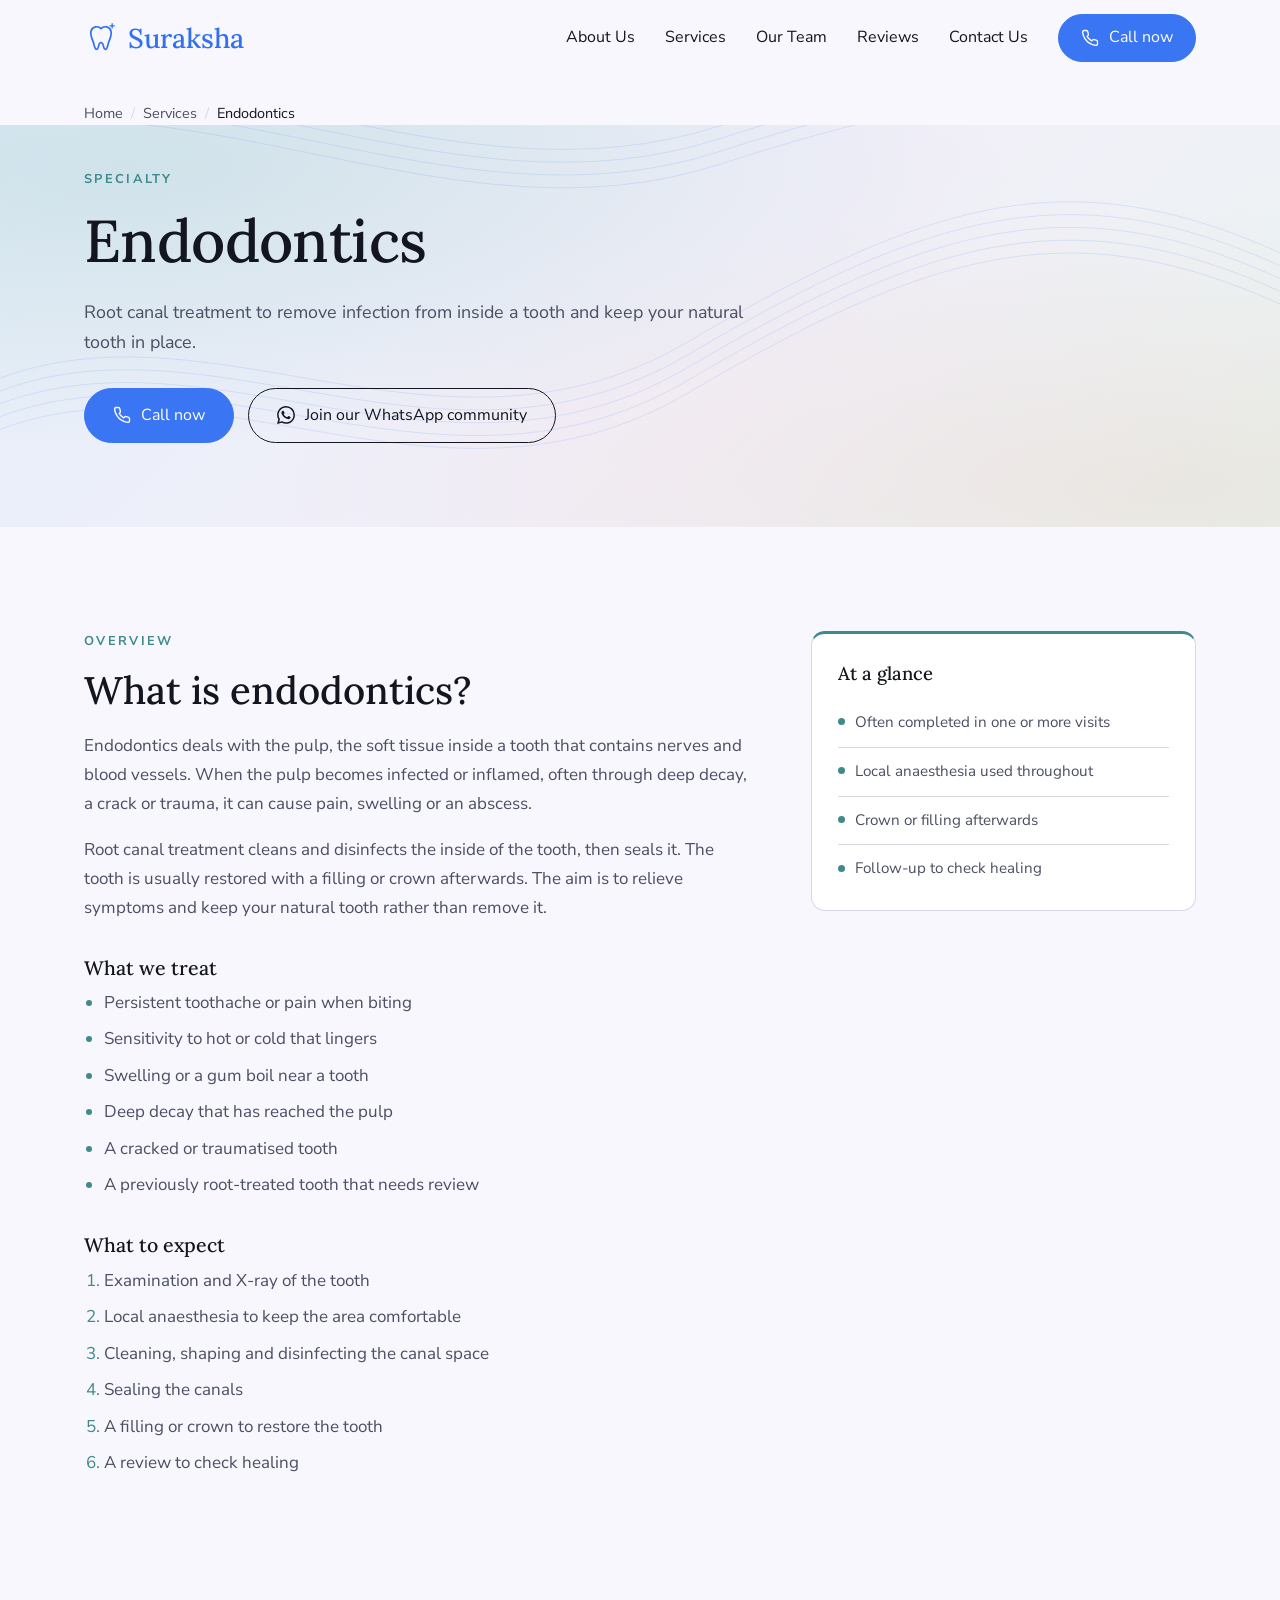
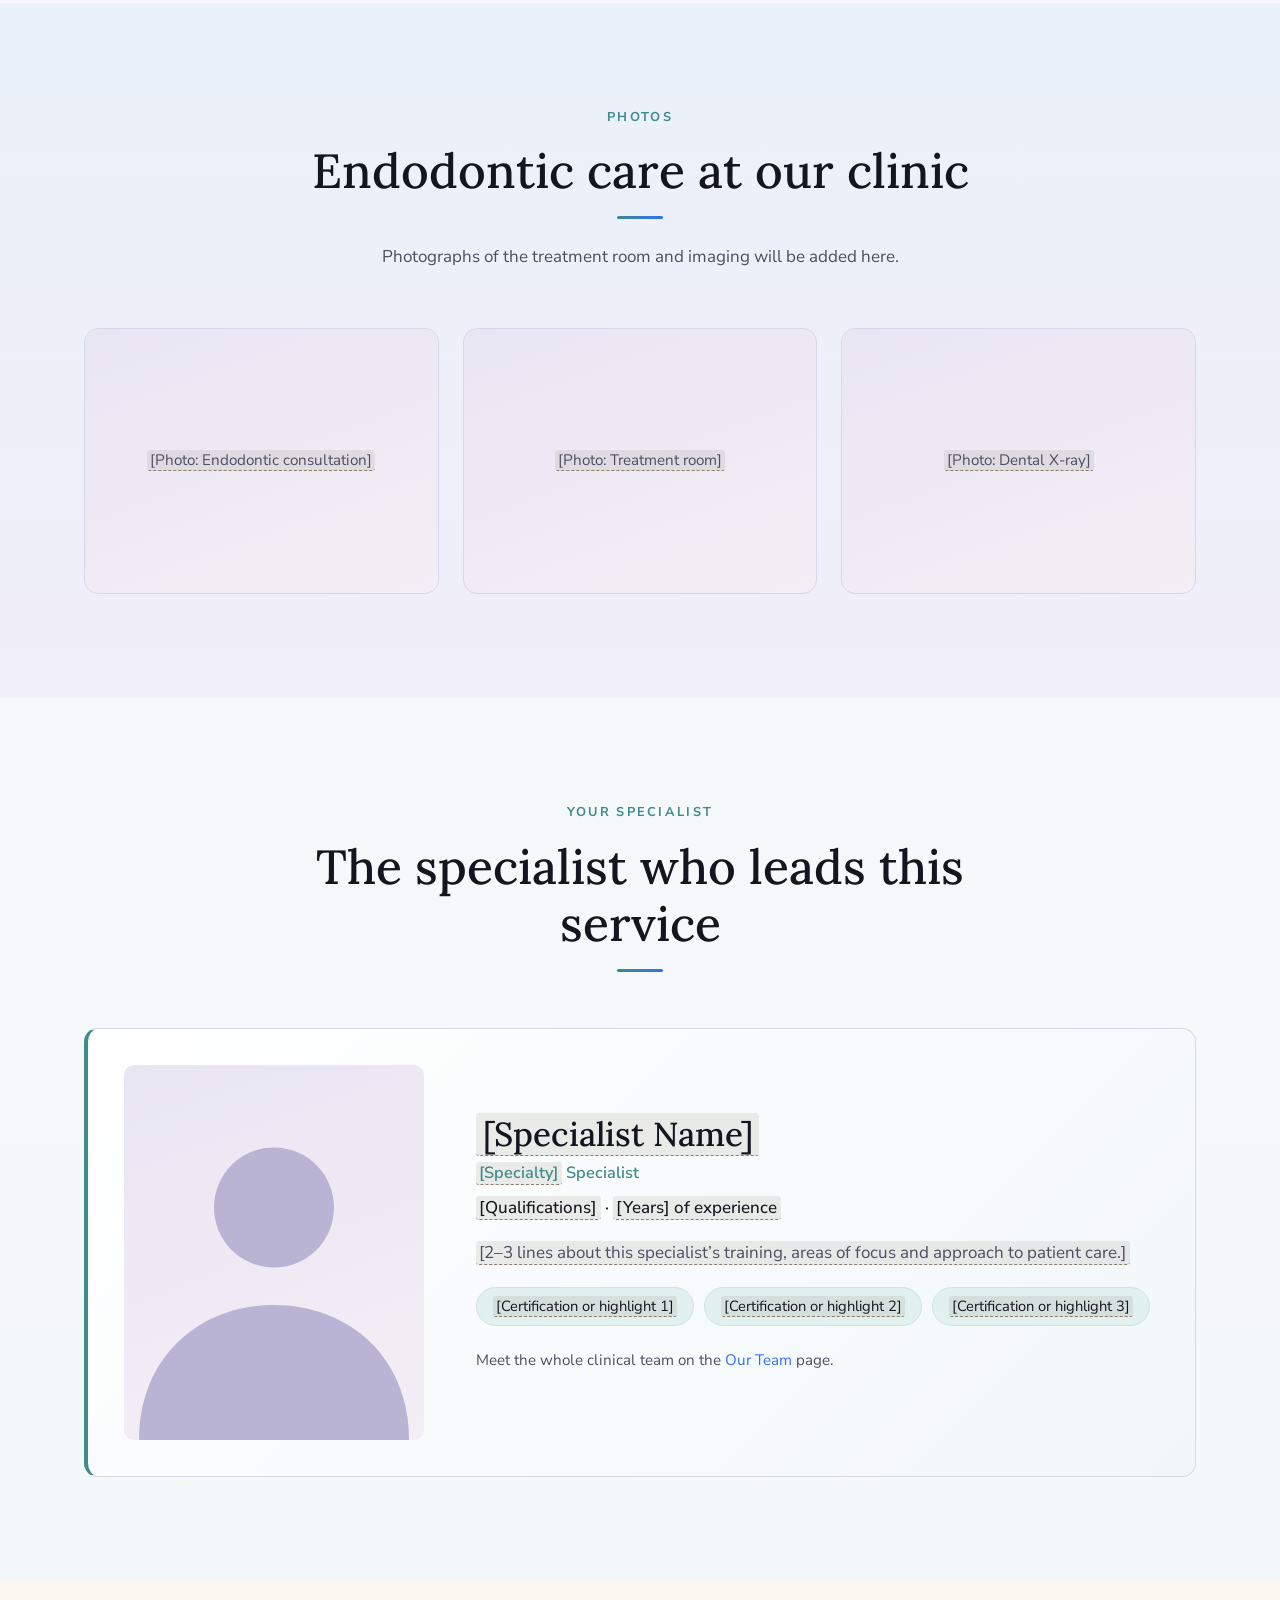
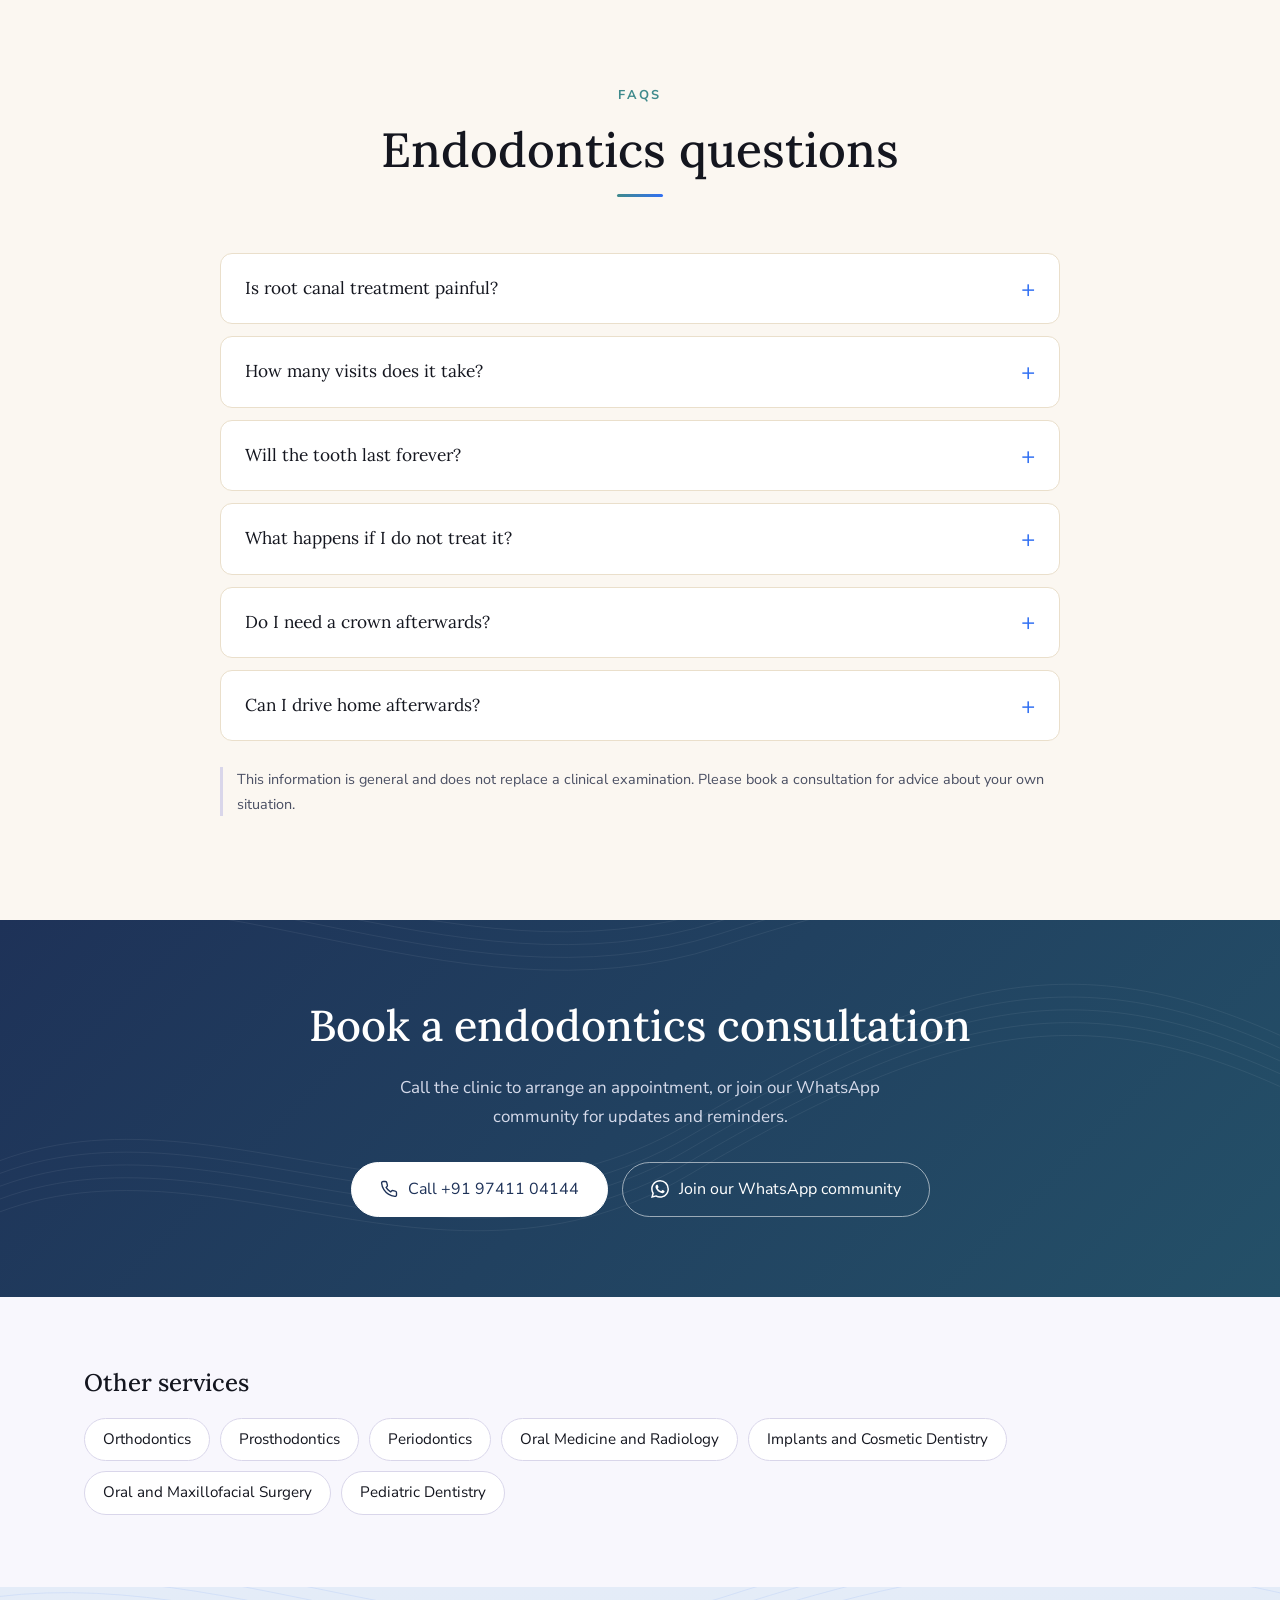
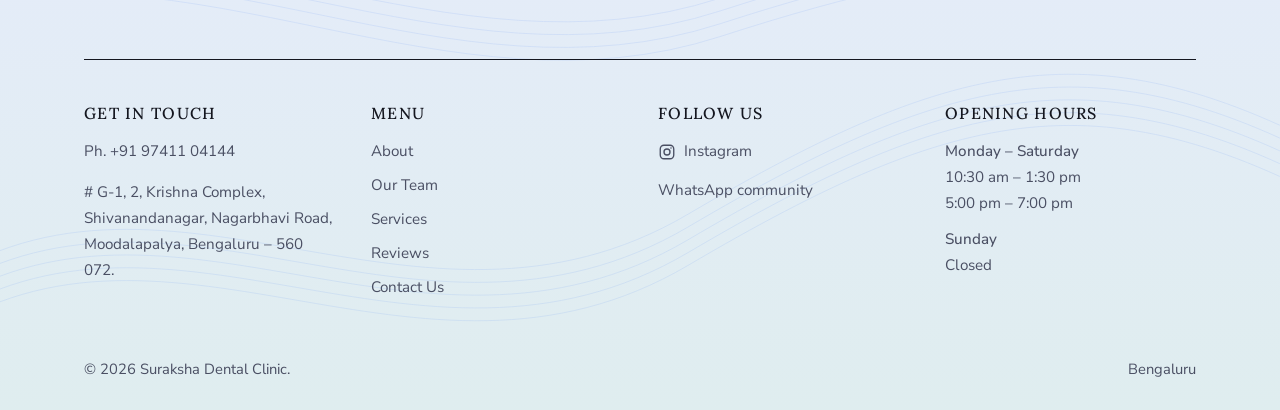
==== service-endodontics.html @ f5518cbd "Added individual pages fro services with links" ====
<!DOCTYPE html>
<html lang="en">
<head>
<meta charset="utf-8">
<meta name="viewport" content="width=device-width, initial-scale=1">
<title>Root Canal Treatment in Nagarbhavi, Bengaluru | Suraksha Dental Clinic</title>
<meta name="description" content="Root canal treatment to remove infection from inside a tooth and keep the natural tooth, at Suraksha Dental Clinic, Nagarbhavi, Bengaluru.">
<meta name="theme-color" content="#1E3A78">
<meta property="og:type" content="website">
<meta property="og:title" content="Endodontics | Suraksha Dental Clinic">
<meta property="og:description" content="Root canal treatment to remove infection from inside a tooth and keep the natural tooth.">
<meta property="og:locale" content="en_IN">

<script>document.documentElement.classList.add('js');</script>

<link rel="preconnect" href="https://fonts.googleapis.com">
<link rel="preconnect" href="https://fonts.gstatic.com" crossorigin>
<link href="https://fonts.googleapis.com/css2?family=Lora:wght@400;500;600&family=Nunito+Sans:wght@400;600;700&display=swap" rel="stylesheet">
<link rel="stylesheet" href="assets/site.css">
</head>
<body data-service="Endodontics" data-slug="endodontics" data-summary="Root canal treatment to remove infection from inside a tooth and keep the natural tooth.">

<a class="skip" href="#main">Skip to content</a>
<div class="progress" id="progress"></div>
<div id="header-slot"></div>

<main id="main">

  <div class="container">
    <nav class="crumbs" aria-label="Breadcrumb">
      <ol>
        <li><a href="index.html">Home</a></li>
        <li><a href="index.html#services">Services</a></li>
        <li><span aria-current="page">Endodontics</span></li>
      </ol>
    </nav>
  </div>

  <section class="svc-hero">
    <svg class="contour" viewBox="0 0 1600 800" preserveAspectRatio="xMidYMid slice" aria-hidden="true"><g fill="none" stroke="currentColor" stroke-width="1"><path d="M-100 520 C 200 300, 520 620, 860 420 S 1380 180, 1700 360"/><path d="M-100 536 C 200 316, 520 636, 860 436 S 1380 196, 1700 376"/><path d="M-100 552 C 200 332, 520 652, 860 452 S 1380 212, 1700 392"/><path d="M-100 568 C 200 348, 520 668, 860 468 S 1380 228, 1700 408"/><path d="M-100 584 C 200 364, 520 684, 860 484 S 1380 244, 1700 424"/><path d="M-100 120 C 240 20, 560 260, 900 150 S 1400 40, 1700 120"/><path d="M-100 136 C 240 36, 560 276, 900 166 S 1400 56, 1700 136"/><path d="M-100 152 C 240 52, 560 292, 900 182 S 1400 72, 1700 152"/><path d="M-100 168 C 240 68, 560 308, 900 198 S 1400 88, 1700 168"/></g></svg>
    <div class="container">
      <span class="eyebrow">Specialty</span>
      <h1>Endodontics</h1>
      <p class="lede">Root canal treatment to remove infection from inside a tooth and keep your natural tooth in place.</p>
      <div class="actions">
        <a class="btn btn-primary" href="tel:+919741104144"><svg viewBox="0 0 24 24" fill="none" stroke="currentColor" stroke-width="1.8" stroke-linecap="round" stroke-linejoin="round" aria-hidden="true"><path d="M22 16.92v3a2 2 0 0 1-2.18 2 19.79 19.79 0 0 1-8.63-3.07 19.5 19.5 0 0 1-6-6 19.79 19.79 0 0 1-3.07-8.67A2 2 0 0 1 4.11 2h3a2 2 0 0 1 2 1.72 12.84 12.84 0 0 0 .7 2.81 2 2 0 0 1-.45 2.11L8.09 9.91a16 16 0 0 0 6 6l1.27-1.27a2 2 0 0 1 2.11-.45 12.84 12.84 0 0 0 2.81.7A2 2 0 0 1 22 16.92z"/></svg>Call now</a>
        <a class="btn btn-outline" data-wa><svg viewBox="0 0 24 24" fill="currentColor" aria-hidden="true"><path d="M17.472 14.382c-.297-.149-1.758-.867-2.03-.967-.273-.099-.471-.148-.67.15-.197.297-.767.966-.94 1.164-.173.199-.347.223-.644.075-.297-.15-1.255-.463-2.39-1.475-.883-.788-1.48-1.761-1.653-2.059-.173-.297-.018-.458.13-.606.134-.133.298-.347.446-.52.149-.174.198-.298.298-.497.099-.198.05-.371-.025-.52-.075-.149-.669-1.612-.916-2.207-.242-.579-.487-.5-.669-.51-.173-.008-.371-.01-.57-.01-.198 0-.52.074-.792.372-.272.297-1.04 1.016-1.04 2.479 0 1.462 1.065 2.875 1.213 3.074.149.198 2.096 3.2 5.077 4.487.709.306 1.262.489 1.694.625.712.227 1.36.195 1.871.118.571-.085 1.758-.719 2.006-1.413.248-.694.248-1.289.173-1.413-.074-.124-.272-.198-.57-.347m-5.421 7.403h-.004a9.87 9.87 0 01-5.031-1.378l-.361-.214-3.741.982.998-3.648-.235-.374a9.86 9.86 0 01-1.51-5.26c.001-5.45 4.436-9.884 9.888-9.884 2.64 0 5.122 1.03 6.988 2.898a9.825 9.825 0 012.893 6.994c-.003 5.45-4.437 9.884-9.885 9.884m8.413-18.297A11.815 11.815 0 0012.05 0C5.495 0 .16 5.335.157 11.892c0 2.096.547 4.142 1.588 5.945L.057 24l6.305-1.654a11.882 11.882 0 005.683 1.448h.005c6.554 0 11.89-5.335 11.893-11.893a11.821 11.821 0 00-3.48-8.413z"/></svg>Join our WhatsApp community</a>
      </div>
    </div>
  </section>

  <section class="svc-about" id="about-service">
    <div class="container">
      <div class="grid">
        <div class="prose reveal">
          <span class="eyebrow">Overview</span>
          <h2>What is endodontics?</h2>
          <p>Endodontics deals with the pulp, the soft tissue inside a tooth that contains nerves and blood vessels. When the pulp becomes infected or inflamed, often through deep decay, a crack or trauma, it can cause pain, swelling or an abscess.</p>
        <p>Root canal treatment cleans and disinfects the inside of the tooth, then seals it. The tooth is usually restored with a filling or crown afterwards. The aim is to relieve symptoms and keep your natural tooth rather than remove it.</p>
          <h3>What we treat</h3>
          <ul>
          <li>Persistent toothache or pain when biting</li>
          <li>Sensitivity to hot or cold that lingers</li>
          <li>Swelling or a gum boil near a tooth</li>
          <li>Deep decay that has reached the pulp</li>
          <li>A cracked or traumatised tooth</li>
          <li>A previously root-treated tooth that needs review</li>
          </ul>
          <h3>What to expect</h3>
          <ol>
          <li>Examination and X-ray of the tooth</li>
          <li>Local anaesthesia to keep the area comfortable</li>
          <li>Cleaning, shaping and disinfecting the canal space</li>
          <li>Sealing the canals</li>
          <li>A filling or crown to restore the tooth</li>
          <li>A review to check healing</li>
          </ol>
        </div>
        <aside class="aside reveal" style="--i:1">
          <h3>At a glance</h3>
          <ul>
          <li>Often completed in one or more visits</li>
          <li>Local anaesthesia used throughout</li>
          <li>Crown or filling afterwards</li>
          <li>Follow-up to check healing</li>
          </ul>
        </aside>
      </div>
    </div>
  </section>

  <section class="svc-gallery" id="photos">
    <div class="container">
      <div class="sec-head center reveal"><span class="eyebrow">Photos</span><h2>Endodontic care at our clinic</h2><p>Photographs of the treatment room and imaging will be added here.</p></div>
      <div class="gal-grid">
        <div class="tile reveal" style="--i:0" role="img" aria-label="Endodontic consultation (photo to be added)"><span class="cap"><span class="ph">[Photo: Endodontic consultation]</span></span></div>
        <div class="tile reveal" style="--i:1" role="img" aria-label="Treatment room (photo to be added)"><span class="cap"><span class="ph">[Photo: Treatment room]</span></span></div>
        <div class="tile reveal" style="--i:2" role="img" aria-label="Dental X-ray (photo to be added)"><span class="cap"><span class="ph">[Photo: Dental X-ray]</span></span></div>
      </div>
    </div>
  </section>

  <section class="specialist" id="specialist">
    <div class="container">
      <div class="sec-head center reveal"><span class="eyebrow">Your Specialist</span><h2>The specialist who leads this service</h2></div>
      <article class="spec-card reveal">
        <div class="photo"><svg class="sil" viewBox="0 0 100 100" fill="currentColor" aria-hidden="true" preserveAspectRatio="xMidYMax slice"><circle cx="50" cy="38" r="16"/><path d="M14 100c0-22 16-36 36-36s36 14 36 36z"/></svg></div>
        <div>
          <h3><span class="ph">[Specialist Name]</span></h3>
          <p class="role"><span class="ph">[Specialty]</span> Specialist</p>
          <p class="quals"><span class="ph">[Qualifications]</span> &middot; <span class="ph">[Years] of experience</span></p>
          <p class="bio"><span class="ph">[2&ndash;3 lines about this specialist&rsquo;s training, areas of focus and approach to patient care.]</span></p>
          <ul class="chips">
            <li><span class="ph">[Certification or highlight 1]</span></li>
            <li><span class="ph">[Certification or highlight 2]</span></li>
            <li><span class="ph">[Certification or highlight 3]</span></li>
          </ul>
          <p class="spec-note">Meet the whole clinical team on the <a href="index.html#team">Our Team</a> page.</p>
        </div>
      </article>
    </div>
  </section>

  <section class="faq" id="faqs">
    <div class="container">
      <div class="sec-head center reveal"><span class="eyebrow">FAQs</span><h2>Endodontics questions</h2></div>
      <div class="faq-list">
        <details class="faq-item reveal" style="--i:0">
          <summary>Is root canal treatment painful?</summary>
          <div class="faq-a"><p>The tooth is numbed, so the procedure is usually comfortable. Mild tenderness for a few days afterwards is common and settles.</p></div>
        </details>
        <details class="faq-item reveal" style="--i:1">
          <summary>How many visits does it take?</summary>
          <div class="faq-a"><p>Some teeth are treated in a single visit. Infected or more complex cases may need two or more appointments.</p></div>
        </details>
        <details class="faq-item reveal" style="--i:2">
          <summary>Will the tooth last forever?</summary>
          <div class="faq-a"><p>Many root-treated teeth last for many years, especially when restored with a crown and kept clean. Success depends on the condition of the tooth and your aftercare.</p></div>
        </details>
        <details class="faq-item reveal" style="--i:0">
          <summary>What happens if I do not treat it?</summary>
          <div class="faq-a"><p>Untreated infection can worsen, form an abscess and may eventually lead to loss of the tooth.</p></div>
        </details>
        <details class="faq-item reveal" style="--i:1">
          <summary>Do I need a crown afterwards?</summary>
          <div class="faq-a"><p>Back teeth often need a crown to protect them after root canal treatment. Your dentist will advise based on how much tooth structure remains.</p></div>
        </details>
        <details class="faq-item reveal" style="--i:2">
          <summary>Can I drive home afterwards?</summary>
          <div class="faq-a"><p>Yes, normally. If sedation is used, arrange for someone to accompany you.</p></div>
        </details>
      </div>
      <p class="faq-note">This information is general and does not replace a clinical examination. Please book a consultation for advice about your own situation.</p>
    </div>
  </section>

  <section class="cta-band" id="book">
    <svg class="contour" viewBox="0 0 1600 800" preserveAspectRatio="xMidYMid slice" aria-hidden="true"><g fill="none" stroke="currentColor" stroke-width="1"><path d="M-100 520 C 200 300, 520 620, 860 420 S 1380 180, 1700 360"/><path d="M-100 536 C 200 316, 520 636, 860 436 S 1380 196, 1700 376"/><path d="M-100 552 C 200 332, 520 652, 860 452 S 1380 212, 1700 392"/><path d="M-100 568 C 200 348, 520 668, 860 468 S 1380 228, 1700 408"/><path d="M-100 584 C 200 364, 520 684, 860 484 S 1380 244, 1700 424"/><path d="M-100 120 C 240 20, 560 260, 900 150 S 1400 40, 1700 120"/><path d="M-100 136 C 240 36, 560 276, 900 166 S 1400 56, 1700 136"/><path d="M-100 152 C 240 52, 560 292, 900 182 S 1400 72, 1700 152"/><path d="M-100 168 C 240 68, 560 308, 900 198 S 1400 88, 1700 168"/></g></svg>
    <div class="container">
      <div class="reveal">
        <h2>Book a endodontics consultation</h2>
        <p>Call the clinic to arrange an appointment, or join our WhatsApp community for updates and reminders.</p>
        <div class="actions">
          <a class="btn btn-light" href="tel:+919741104144"><svg viewBox="0 0 24 24" fill="none" stroke="currentColor" stroke-width="1.8" stroke-linecap="round" stroke-linejoin="round" aria-hidden="true"><path d="M22 16.92v3a2 2 0 0 1-2.18 2 19.79 19.79 0 0 1-8.63-3.07 19.5 19.5 0 0 1-6-6 19.79 19.79 0 0 1-3.07-8.67A2 2 0 0 1 4.11 2h3a2 2 0 0 1 2 1.72 12.84 12.84 0 0 0 .7 2.81 2 2 0 0 1-.45 2.11L8.09 9.91a16 16 0 0 0 6 6l1.27-1.27a2 2 0 0 1 2.11-.45 12.84 12.84 0 0 0 2.81.7A2 2 0 0 1 22 16.92z"/></svg>Call +91 97411 04144</a>
          <a class="btn btn-ghost" data-wa><svg viewBox="0 0 24 24" fill="currentColor" aria-hidden="true"><path d="M17.472 14.382c-.297-.149-1.758-.867-2.03-.967-.273-.099-.471-.148-.67.15-.197.297-.767.966-.94 1.164-.173.199-.347.223-.644.075-.297-.15-1.255-.463-2.39-1.475-.883-.788-1.48-1.761-1.653-2.059-.173-.297-.018-.458.13-.606.134-.133.298-.347.446-.52.149-.174.198-.298.298-.497.099-.198.05-.371-.025-.52-.075-.149-.669-1.612-.916-2.207-.242-.579-.487-.5-.669-.51-.173-.008-.371-.01-.57-.01-.198 0-.52.074-.792.372-.272.297-1.04 1.016-1.04 2.479 0 1.462 1.065 2.875 1.213 3.074.149.198 2.096 3.2 5.077 4.487.709.306 1.262.489 1.694.625.712.227 1.36.195 1.871.118.571-.085 1.758-.719 2.006-1.413.248-.694.248-1.289.173-1.413-.074-.124-.272-.198-.57-.347m-5.421 7.403h-.004a9.87 9.87 0 01-5.031-1.378l-.361-.214-3.741.982.998-3.648-.235-.374a9.86 9.86 0 01-1.51-5.26c.001-5.45 4.436-9.884 9.888-9.884 2.64 0 5.122 1.03 6.988 2.898a9.825 9.825 0 012.893 6.994c-.003 5.45-4.437 9.884-9.885 9.884m8.413-18.297A11.815 11.815 0 0012.05 0C5.495 0 .16 5.335.157 11.892c0 2.096.547 4.142 1.588 5.945L.057 24l6.305-1.654a11.882 11.882 0 005.683 1.448h.005c6.554 0 11.89-5.335 11.893-11.893a11.821 11.821 0 00-3.48-8.413z"/></svg>Join our WhatsApp community</a>
        </div>
      </div>
    </div>
  </section>

  <section class="related">
    <div class="container">
      <h2>Other services</h2>
      <ul>
          <li><a href="service-orthodontics.html">Orthodontics</a></li>
          <li><a href="service-prosthodontics.html">Prosthodontics</a></li>
          <li><a href="service-periodontics.html">Periodontics</a></li>
          <li><a href="service-oral-medicine-radiology.html">Oral Medicine and Radiology</a></li>
          <li><a href="service-implants-cosmetic-dentistry.html">Implants and Cosmetic Dentistry</a></li>
          <li><a href="service-oral-maxillofacial-surgery.html">Oral and Maxillofacial Surgery</a></li>
          <li><a href="service-pediatric-dentistry.html">Pediatric Dentistry</a></li>
      </ul>
    </div>
  </section>

</main>

<div id="footer-slot"></div>

<dialog id="lb" aria-label="Service photo"><img alt=""><button type="button" aria-label="Close">&times;</button></dialog>

<script src="assets/site.js"></script>
</body>
</html>
---- assets/site.css ----
/* =====================================================================
   Suraksha Dental Clinic — shared styles for service pages
   ---------------------------------------------------------------------
   The design tokens, header, footer, buttons and reveal animations below
   mirror index.html so every page looks identical. Service-page-only
   styles start at the "SERVICE PAGE" comment.
   ===================================================================== */

:root{
  --bg:#F8F7FD; --bg-soft:#F1EFF9; --bg-deep:#E9E6F4;
  --ink:#14161F; --muted:#4A4F63; --line:#D9D6EA;
  --blue:#3170F3; --blue-dark:#3a75f3; --navy:#1E3258;
  --stone:#8A7F6B; --teal:#3F8A8C; --teal-soft:#E2F0EF; --sky-soft:#E7EFF9; --sage:#6E9E7E; --sage-soft:#E8F2EA; --gold:#C2A15B; --peach-soft:#FBEEE4; --cream:#FBF7F1; --wa:#2F6F57; --ph-bg:rgba(138,127,107,.14);
  --serif:'Lora',Georgia,'Times New Roman',serif;
  --body:'Nunito Sans','Segoe UI',system-ui,-apple-system,sans-serif;
  --radius:14px; --header-h:76px;
}
*,*::before,*::after{box-sizing:border-box}
html{scroll-behavior:smooth;-webkit-text-size-adjust:100%}
body{margin:0;background:var(--bg);color:var(--ink);font-family:var(--body);font-size:17px;line-height:1.7;overflow-x:hidden}
img,svg{max-width:100%;display:block}
a{color:inherit}
h1,h2,h3,h4{font-family:var(--serif);font-weight:500;line-height:1.2;margin:0 0 .5em;color:var(--ink)}
p{margin:0 0 1em}
.container{width:100%;max-width:1160px;margin:0 auto;padding:0 24px}
section{position:relative;padding:104px 0;scroll-margin-top:var(--header-h)}
.skip{position:absolute;left:-999px;top:8px;background:var(--blue-dark);color:#fff;padding:10px 16px;border-radius:8px;z-index:100}
.skip:focus{left:8px}
:focus-visible{outline:2px solid var(--blue);outline-offset:3px;border-radius:4px}

/* placeholders */
body:not(.no-ph) .ph{background:var(--ph-bg);border-bottom:1px dashed var(--stone);padding:0 .2em;border-radius:3px}

/* scroll progress */
.progress{position:fixed;top:0;left:0;height:3px;width:100%;background:var(--blue);transform:scaleX(0);transform-origin:left;z-index:60}

/* header */
header.site{position:sticky;top:0;z-index:50;background:rgba(248,247,253,.9);backdrop-filter:blur(10px);-webkit-backdrop-filter:blur(10px);border-bottom:1px solid transparent;transition:box-shadow .3s,border-color .3s}
header.site.scrolled{box-shadow:0 2px 18px rgba(30,50,88,.08);border-color:var(--line)}
.nav{display:flex;align-items:center;justify-content:space-between;height:var(--header-h);gap:24px}
.brand{display:flex;align-items:center;gap:10px;text-decoration:none;font-family:var(--serif);font-size:1.7rem;color:var(--blue);font-weight:500}
.brand svg,.brand img{width:34px;height:34px;flex:none}
.menu{display:flex;align-items:center;gap:30px}
.menu a{text-decoration:none;font-size:1rem;position:relative;padding:4px 0}
.menu a.btn{padding:9px 22px}
.menu a:not(.btn)::after{content:"";position:absolute;left:0;bottom:-2px;height:1px;width:100%;background:var(--blue);transform:scaleX(0);transform-origin:left;transition:transform .3s}
.menu a:not(.btn):hover::after{transform:scaleX(1)}
.menu-btn{display:none;background:none;border:1px solid var(--line);border-radius:8px;width:44px;height:44px;cursor:pointer;color:var(--ink)}
.menu-btn span,.menu-btn span::before,.menu-btn span::after{display:block;width:20px;height:2px;background:currentColor;margin:0 auto;position:relative;transition:transform .3s,background .3s}
.menu-btn span::before,.menu-btn span::after{content:"";position:absolute;left:0}
.menu-btn span::before{top:-6px}.menu-btn span::after{top:6px}

/* buttons */
.btn{display:inline-flex;align-items:center;gap:10px;font-family:var(--body);font-size:1rem;padding:13px 28px;border-radius:999px;border:1px solid var(--ink);background:transparent;color:var(--ink);text-decoration:none;cursor:pointer;transition:background .3s,color .3s,transform .3s,box-shadow .3s}
.btn svg{width:18px;height:18px;flex:none}
.btn:hover{transform:translateY(-2px);box-shadow:0 8px 20px rgba(30,50,88,.12)}
.btn-primary{background:var(--blue-dark);border-color:var(--blue-dark);color:#fff}
.btn-primary:hover{background:var(--blue)}
.btn-outline:hover{background:var(--ink);color:#fff}
.btn-small{padding:9px 20px;font-size:.95rem}
.btn-light{background:#fff;border-color:#fff;color:var(--navy)}
.btn-light:hover{background:var(--bg-soft)}
.btn-ghost{background:transparent;border-color:rgba(255,255,255,.55);color:#fff}
.btn-ghost:hover{background:#fff;border-color:#fff;color:var(--navy)}

/* section headings */
.eyebrow{display:block;font-size:.8rem;font-weight:700;letter-spacing:.18em;text-transform:uppercase;color:var(--teal);margin-bottom:14px}
.sec-head{max-width:680px;margin-bottom:56px}
.sec-head.center{margin-left:auto;margin-right:auto;text-align:center}
.sec-head h2{font-size:clamp(2rem,4vw,3rem)}
.sec-head h2::after{content:"";display:block;width:46px;height:3px;border-radius:3px;background:linear-gradient(90deg,var(--teal),var(--blue));margin-top:16px}
.sec-head.center h2::after{margin-left:auto;margin-right:auto}
.sec-head p{color:var(--muted)}

/* decorative contour */
.contour{position:absolute;inset:0;width:100%;height:100%;color:var(--blue);opacity:.16;z-index:0;pointer-events:none}
.contour g{animation:drift 28s ease-in-out infinite alternate}
@keyframes drift{from{transform:translate(-30px,6px)}to{transform:translate(30px,-8px)}}

/* footer */
footer.site{position:relative;background:linear-gradient(180deg,#E4ECF8 0%,#DFEDEF 100%);overflow:hidden;padding:72px 0 28px}
footer.site .contour{opacity:.12}
footer.site .container{position:relative;z-index:2}
.foot-grid{display:grid;grid-template-columns:repeat(4,1fr);gap:36px;border-top:1px solid var(--ink);padding-top:44px;margin-bottom:48px}
.foot-grid h4{font-family:var(--serif);font-size:1rem;letter-spacing:.08em;text-transform:uppercase;margin-bottom:16px}
.foot-grid p,.foot-grid a,.foot-grid li{font-size:.95rem;color:var(--muted)}
.foot-grid ul{list-style:none;margin:0;padding:0}
.foot-grid li{margin-bottom:8px}
.foot-grid a{text-decoration:none}
.foot-grid a:hover{color:var(--blue);text-decoration:underline}
.foot-grid .ig{display:inline-flex;align-items:center;gap:8px}
.foot-grid .ig svg{width:18px;height:18px}
.foot-bot{display:flex;justify-content:space-between;flex-wrap:wrap;gap:12px;font-size:.92rem;color:var(--muted)}

/* scroll reveal */
.js .reveal{opacity:0;transform:translateY(28px);transition:opacity .85s ease,transform .85s cubic-bezier(.2,.7,.2,1);transition-delay:calc(var(--i,0)*90ms)}
.js .reveal.in{opacity:1;transform:none}
.js .reveal.fade{transform:none}
.js .reveal.done{transition:transform .35s ease,box-shadow .35s ease,border-color .35s ease;transition-delay:0s}

/* =====================================================================
   SERVICE PAGE
   ===================================================================== */

/* breadcrumbs */
.crumbs{padding:24px 0 0;font-size:.9rem;color:var(--muted)}
.crumbs ol{list-style:none;display:flex;flex-wrap:wrap;align-items:center;gap:8px;margin:0;padding:0}
.crumbs li{display:flex;align-items:center;gap:8px}
.crumbs li+li::before{content:"/";color:var(--line)}
.crumbs a{text-decoration:none}
.crumbs a:hover{color:var(--blue);text-decoration:underline}
.crumbs [aria-current="page"]{color:var(--ink)}

/* hero */
.svc-hero{padding:44px 0 84px;background:radial-gradient(ellipse at 10% 10%,rgba(110,175,172,.20),transparent 55%),radial-gradient(ellipse at 92% 90%,rgba(232,175,150,.18),transparent 55%),linear-gradient(135deg,#E6EFFA 0%,#F2EFF9 55%,#E9F4F1 100%);overflow:hidden}
.svc-hero .container{position:relative;z-index:2}
.svc-hero h1{font-size:clamp(2.2rem,5.2vw,3.7rem);letter-spacing:-.01em;max-width:20ch;margin-bottom:.35em}
.svc-hero .lede{max-width:660px;color:var(--muted);font-size:1.12rem;margin-bottom:30px}
.svc-hero .actions{display:flex;flex-wrap:wrap;gap:14px}
.svc-hero .actions .btn{justify-content:center}

/* about / prose */
.svc-about .grid{display:grid;grid-template-columns:1.55fr .9fr;gap:64px;align-items:start}
.prose h2{font-size:clamp(1.8rem,3.2vw,2.4rem)}
.prose h3{font-size:1.22rem;margin-top:1.7em}
.prose p{color:var(--muted)}
.prose ul,.prose ol{padding-left:1.15em;margin:0 0 1.2em}
.prose li{margin-bottom:.45em;color:var(--muted)}
.prose li::marker{color:var(--teal)}
.aside{background:#fff;border:1px solid var(--line);border-top:3px solid var(--teal);border-radius:var(--radius);padding:28px 26px;position:sticky;top:calc(var(--header-h) + 24px)}
.aside h3{font-size:1.15rem;margin-bottom:.8em}
.aside ul{list-style:none;margin:0;padding:0}
.aside li{padding:11px 0;border-bottom:1px solid var(--line);font-size:.95rem;color:var(--muted);display:flex;gap:10px;align-items:flex-start}
.aside li:last-child{border-bottom:0;padding-bottom:0}
.aside li::before{content:"";flex:none;width:7px;height:7px;border-radius:50%;background:var(--teal);margin-top:.55em}

/* gallery */
.svc-gallery{background:linear-gradient(180deg,#EAF1FA 0%,#F1EFF9 100%)}
.gal-grid{display:grid;grid-template-columns:repeat(3,1fr);gap:24px}
.tile{position:relative;aspect-ratio:4/3;border-radius:var(--radius);overflow:hidden;border:1px solid var(--line);background:linear-gradient(160deg,#E9E6F4,#F4EEF5);padding:0;cursor:default;display:flex;align-items:center;justify-content:center;font:inherit;color:var(--muted)}
.tile img{position:absolute;inset:0;width:100%;height:100%;object-fit:cover;transition:transform .8s cubic-bezier(.2,.7,.2,1)}
.tile.has-img{cursor:zoom-in}
.tile.has-img:hover img{transform:scale(1.05)}
.tile .cap{position:relative;padding:0 16px;text-align:center;font-size:.95rem}
dialog#lb{border:0;padding:0;background:transparent;max-width:92vw;max-height:92vh}
dialog#lb::backdrop{background:rgba(20,22,31,.82)}
dialog#lb img{max-width:92vw;max-height:88vh;border-radius:10px}
dialog#lb button{position:absolute;top:-6px;right:-6px;width:40px;height:40px;border-radius:50%;border:0;background:#fff;font-size:1.4rem;cursor:pointer;line-height:1}

/* specialist */
.specialist{background:linear-gradient(180deg,#F6F9FC 0%,#F3F8F8 100%)}
.spec-card{display:grid;grid-template-columns:300px 1fr;gap:52px;align-items:center;background:linear-gradient(135deg,#fff 0%,#F1F7F9 100%);border:1px solid var(--line);border-left:4px solid var(--teal);border-radius:var(--radius);padding:36px;transition:box-shadow .4s}
.spec-card:hover{box-shadow:0 18px 44px rgba(30,50,88,.09)}
.photo{position:relative;background:linear-gradient(160deg,#E9E6F4,#F4EEF5);overflow:hidden}
.photo img{width:100%;height:100%;object-fit:cover}
.photo .sil{width:100%;height:100%;color:#B9B4D3}
.spec-card .photo{aspect-ratio:4/5;border-radius:10px}
.spec-card h3{font-size:clamp(1.6rem,2.6vw,2.1rem);margin-bottom:.15em}
.spec-card .role{color:var(--teal);font-weight:600;font-size:1.02rem;margin-bottom:6px}
.spec-card .quals{font-weight:500;margin-bottom:16px}
.spec-card .bio{color:var(--muted)}
.chips{list-style:none;margin:20px 0 0;padding:0;display:flex;flex-wrap:wrap;gap:10px}
.chips li{border:1px solid #CDE4E2;border-radius:999px;padding:6px 16px;font-size:.92rem;background:var(--teal-soft)}
.spec-note{margin-top:22px;font-size:.95rem;color:var(--muted)}
.spec-note a{color:var(--blue);text-decoration:none}
.spec-note a:hover{text-decoration:underline}

/* faq */
.faq{background:var(--cream)}
.faq-list{max-width:840px;margin:0 auto}
.faq-item{background:#fff;border:1px solid #EADFCB;border-radius:12px;margin-bottom:12px;overflow:hidden}
.faq-item summary{cursor:pointer;padding:20px 24px;font-family:var(--serif);font-size:1.08rem;list-style:none;display:flex;justify-content:space-between;align-items:center;gap:18px}
.faq-item summary::-webkit-details-marker{display:none}
.faq-item summary::after{content:"+";font-family:var(--body);font-size:1.5rem;line-height:1;color:var(--blue);flex:none}
.faq-item[open] summary::after{content:"\2013"}
.faq-item[open] summary{border-bottom:1px solid var(--line)}
.faq-a{padding:18px 24px 22px;color:var(--muted);font-size:.98rem}
.faq-a p:last-child{margin:0}
.faq-note{max-width:840px;margin:26px auto 0;font-size:.9rem;color:var(--muted);border-left:3px solid var(--line);padding-left:14px}

/* cta band */
.cta-band{padding:0;background:linear-gradient(135deg,#1E3258 0%,#245068 100%);color:#fff;overflow:hidden}
.cta-band .container{position:relative;z-index:2;padding-top:80px;padding-bottom:80px;text-align:center}
.cta-band h2{color:#fff;font-size:clamp(1.9rem,4vw,2.7rem)}
.cta-band p{color:#D5DAEA;max-width:560px;margin:0 auto 30px}
.cta-band .actions{display:flex;flex-wrap:wrap;gap:14px;justify-content:center}
.cta-band .contour{color:#fff;opacity:.08}

/* related services */
.related{padding:72px 0}
.related h2{font-size:1.5rem;margin-bottom:20px}
.related ul{list-style:none;display:flex;flex-wrap:wrap;gap:10px;margin:0;padding:0}
.related a{display:inline-block;border:1px solid var(--line);border-radius:999px;padding:8px 18px;text-decoration:none;font-size:.95rem;background:#fff;transition:border-color .3s,color .3s,transform .3s}
.related a:hover{border-color:var(--blue);color:var(--blue);transform:translateY(-2px)}

@media (max-width:1000px){
  .svc-about .grid{grid-template-columns:1fr;gap:36px}
  .aside{position:static}
  .spec-card{grid-template-columns:240px 1fr;gap:32px;padding:28px}
  .gal-grid{grid-template-columns:repeat(2,1fr)}
  .foot-grid{grid-template-columns:repeat(2,1fr)}
}
@media (max-width:820px){
  .menu-btn{display:block}
  .menu{position:absolute;top:var(--header-h);left:0;right:0;background:var(--bg);border-bottom:1px solid var(--line);flex-direction:column;align-items:flex-start;gap:0;padding:8px 24px 22px;display:none;box-shadow:0 14px 24px rgba(30,50,88,.08)}
  .menu.open{display:flex}
  .menu a{padding:14px 0;width:100%;border-bottom:1px solid var(--line)}
  .menu a.btn{margin-top:16px;width:auto;border:1px solid var(--blue-dark);justify-content:center}
  .menu a:not(.btn)::after{display:none}
}
@media (max-width:700px){
  body{font-size:16px}
  section{padding:68px 0}
  .container{padding:0 20px}
  .svc-hero{padding:32px 0 64px}
  .svc-hero .actions .btn{width:100%}
  .spec-card{grid-template-columns:1fr;text-align:center}
  .spec-card .photo{max-width:240px;margin:0 auto}
  .chips{justify-content:center}
  .gal-grid,.foot-grid{grid-template-columns:1fr}
  .brand{font-size:1.45rem}
}
@media (prefers-reduced-motion:reduce){
  html{scroll-behavior:auto}
  *,*::before,*::after{animation:none!important;transition:none!important}
  .js .reveal{opacity:1!important;transform:none!important}
}
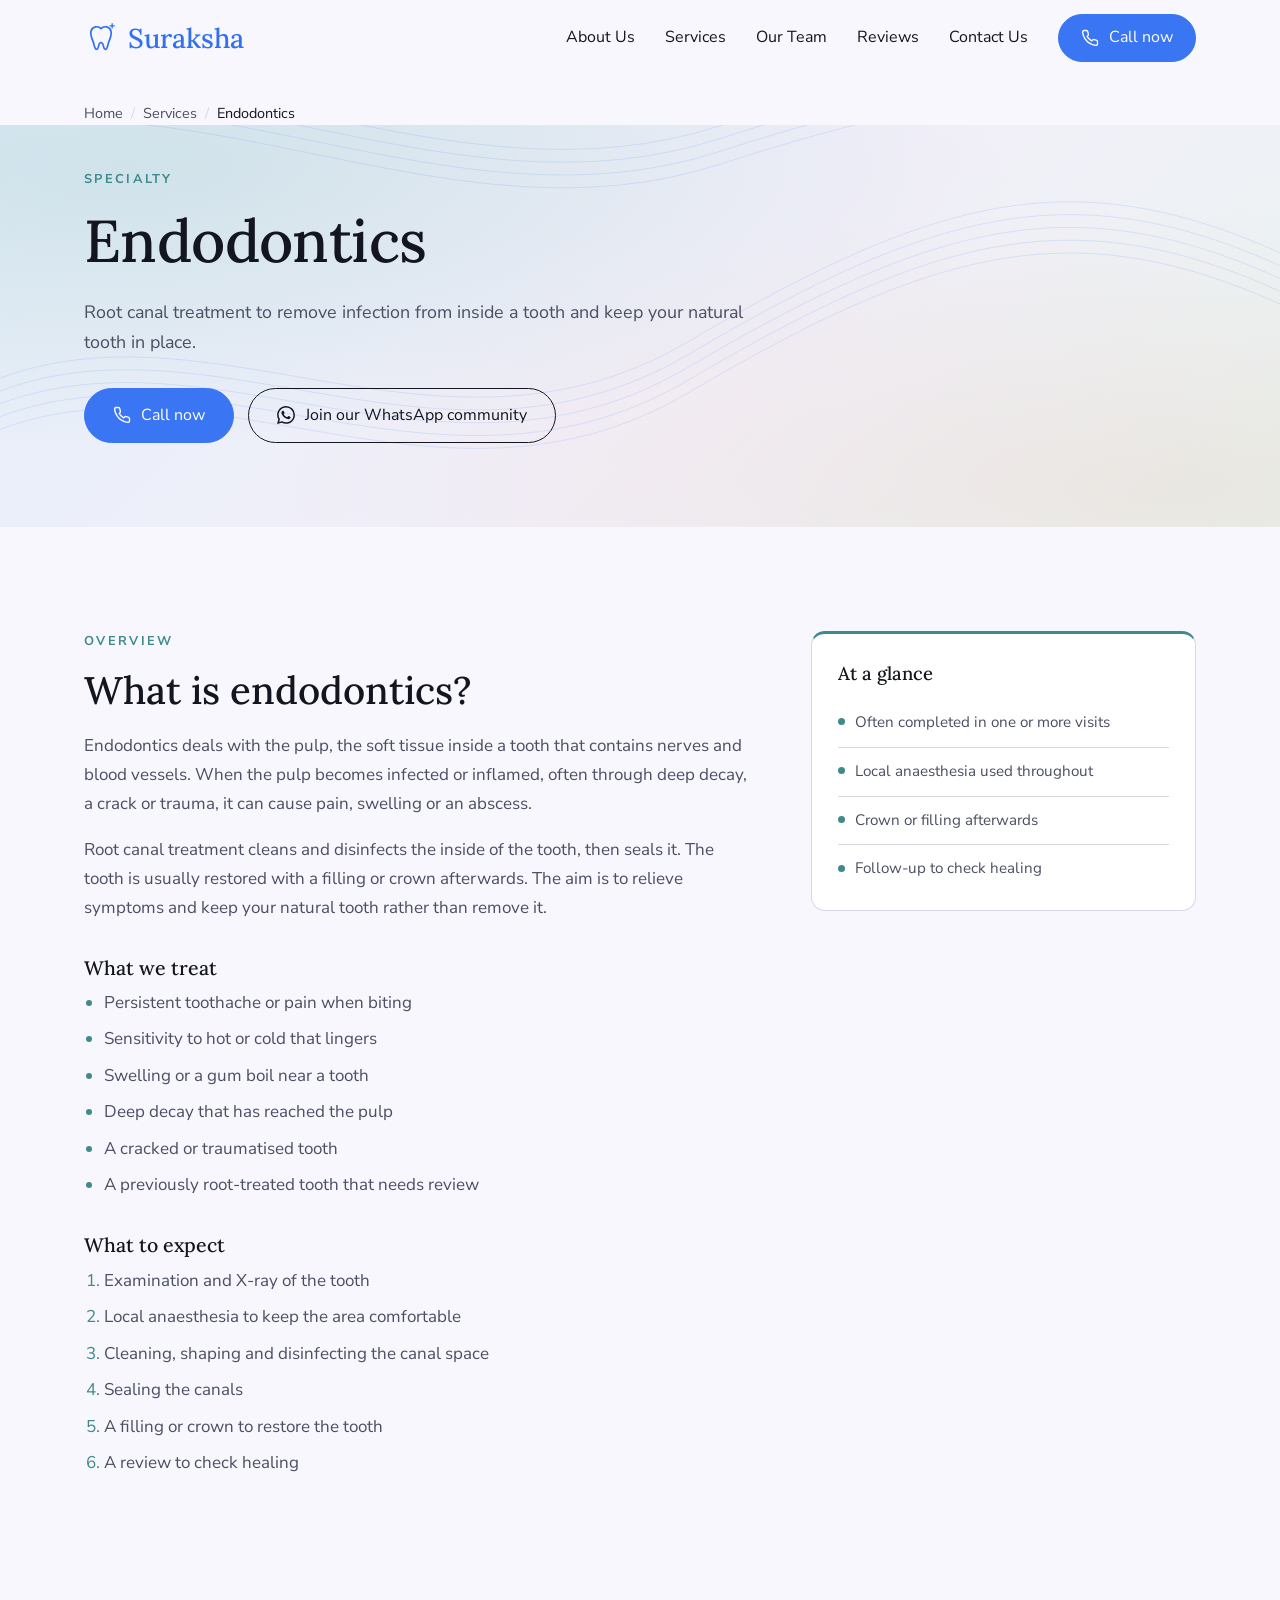
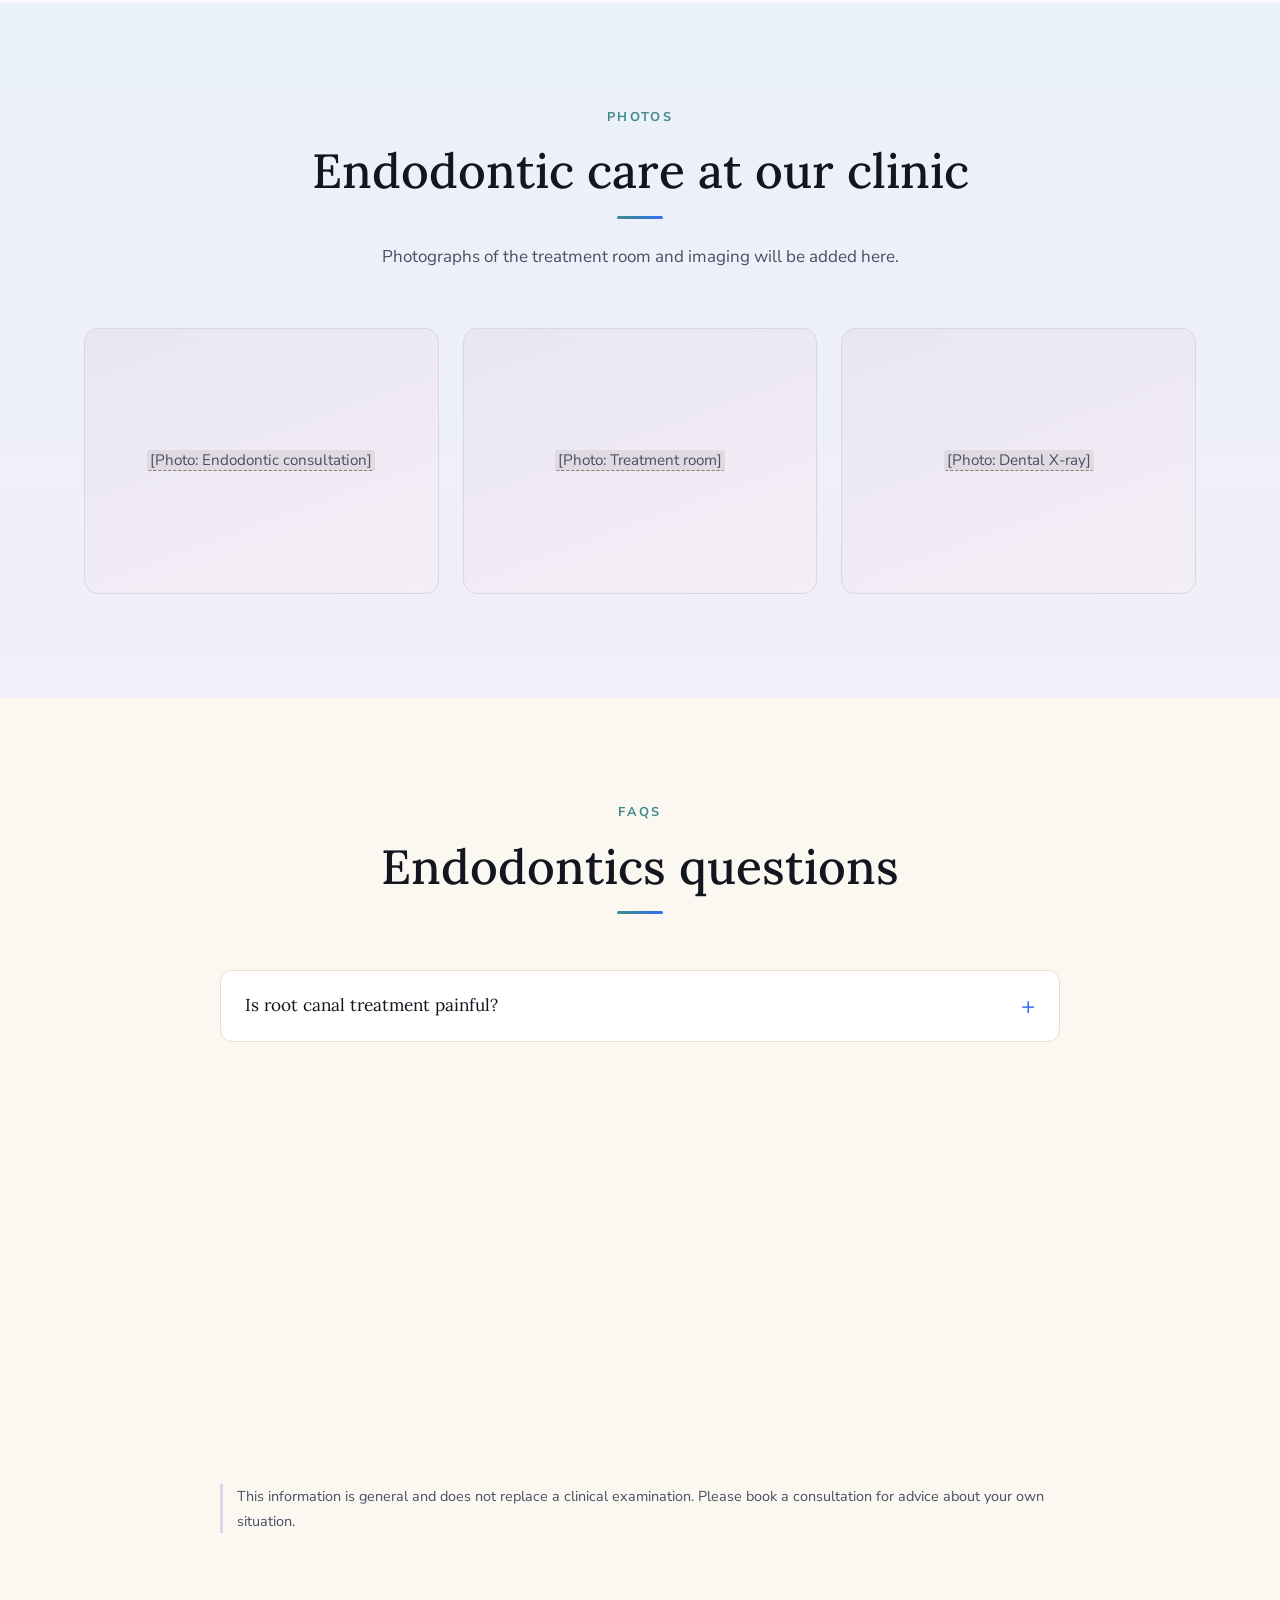
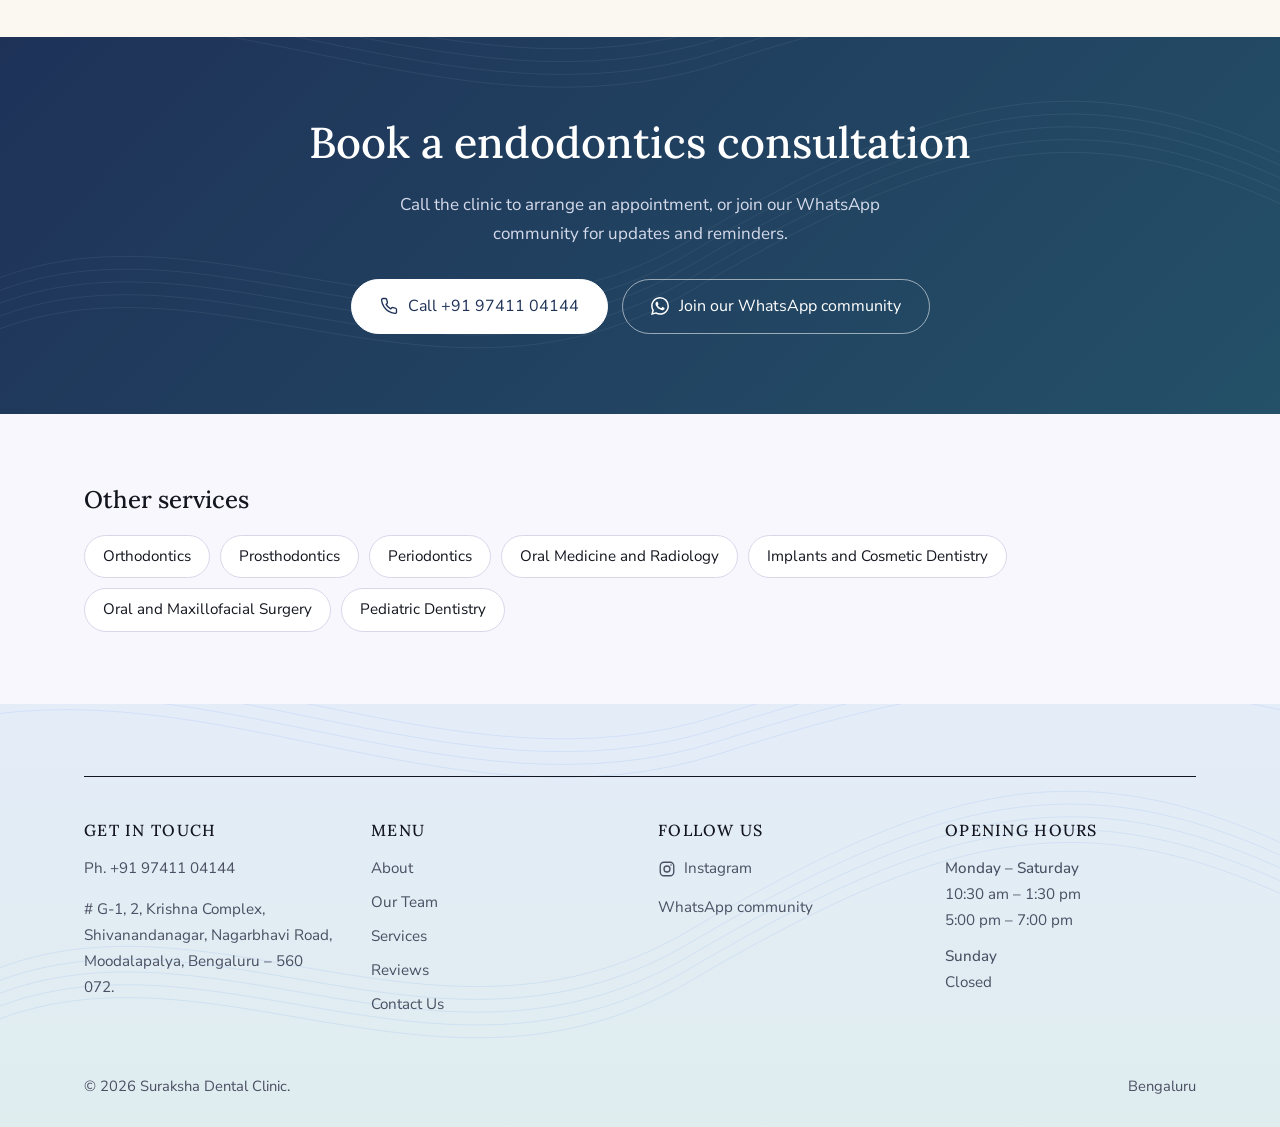
==== commit 7abb535e: "Removed the 'your specialist' section from service pages" ====
--- a/service-endodontics.html
+++ b/service-endodontics.html
@@ -100,27 +100,6 @@
     </div>
   </section>
 
-  <section class="specialist" id="specialist">
-    <div class="container">
-      <div class="sec-head center reveal"><span class="eyebrow">Your Specialist</span><h2>The specialist who leads this service</h2></div>
-      <article class="spec-card reveal">
-        <div class="photo"><svg class="sil" viewBox="0 0 100 100" fill="currentColor" aria-hidden="true" preserveAspectRatio="xMidYMax slice"><circle cx="50" cy="38" r="16"/><path d="M14 100c0-22 16-36 36-36s36 14 36 36z"/></svg></div>
-        <div>
-          <h3><span class="ph">[Specialist Name]</span></h3>
-          <p class="role"><span class="ph">[Specialty]</span> Specialist</p>
-          <p class="quals"><span class="ph">[Qualifications]</span> &middot; <span class="ph">[Years] of experience</span></p>
-          <p class="bio"><span class="ph">[2&ndash;3 lines about this specialist&rsquo;s training, areas of focus and approach to patient care.]</span></p>
-          <ul class="chips">
-            <li><span class="ph">[Certification or highlight 1]</span></li>
-            <li><span class="ph">[Certification or highlight 2]</span></li>
-            <li><span class="ph">[Certification or highlight 3]</span></li>
-          </ul>
-          <p class="spec-note">Meet the whole clinical team on the <a href="index.html#team">Our Team</a> page.</p>
-        </div>
-      </article>
-    </div>
-  </section>
-
   <section class="faq" id="faqs">
     <div class="container">
       <div class="sec-head center reveal"><span class="eyebrow">FAQs</span><h2>Endodontics questions</h2></div>
--- a/assets/site.css
+++ b/assets/site.css
@@ -101,6 +101,16 @@
 /* =====================================================================
    SERVICE PAGE
    ===================================================================== */
+
+/* service cards (used on index.html and shared) */
+.svc{--c:var(--blue);display:grid;grid-template-columns:48px 1fr;gap:6px 18px;padding:26px 26px 24px;background:#fff;border:1px solid var(--line);border-top:3px solid var(--c);border-radius:var(--radius);transition:transform .35s,box-shadow .35s,scale .35s;text-decoration:none;color:inherit;will-change:transform}
+.svc:nth-child(4n+2){--c:var(--teal)}.svc:nth-child(4n+3){--c:var(--gold)}.svc:nth-child(4n+4){--c:var(--sage)}
+.svc:hover{transform:translateY(-6px) scale(1.02);box-shadow:0 18px 38px rgba(30,50,88,.14)}
+.svc:focus-visible{transform:translateY(-6px) scale(1.02);box-shadow:0 18px 38px rgba(30,50,88,.14);outline:2px solid var(--blue);outline-offset:3px}
+.svc .n{display:flex;align-items:center;justify-content:center;width:42px;height:42px;border-radius:50%;background:color-mix(in srgb,var(--c) 14%,#fff);color:var(--c);font-family:var(--serif);font-weight:600;font-size:1rem}
+.svc h3{font-size:1.3rem;margin-bottom:.25em}
+.svc p{margin:0;color:var(--muted);font-size:.98rem}
+a.svc{cursor:pointer}
 
 /* breadcrumbs */
 .crumbs{padding:24px 0 0;font-size:.9rem;color:var(--muted)}
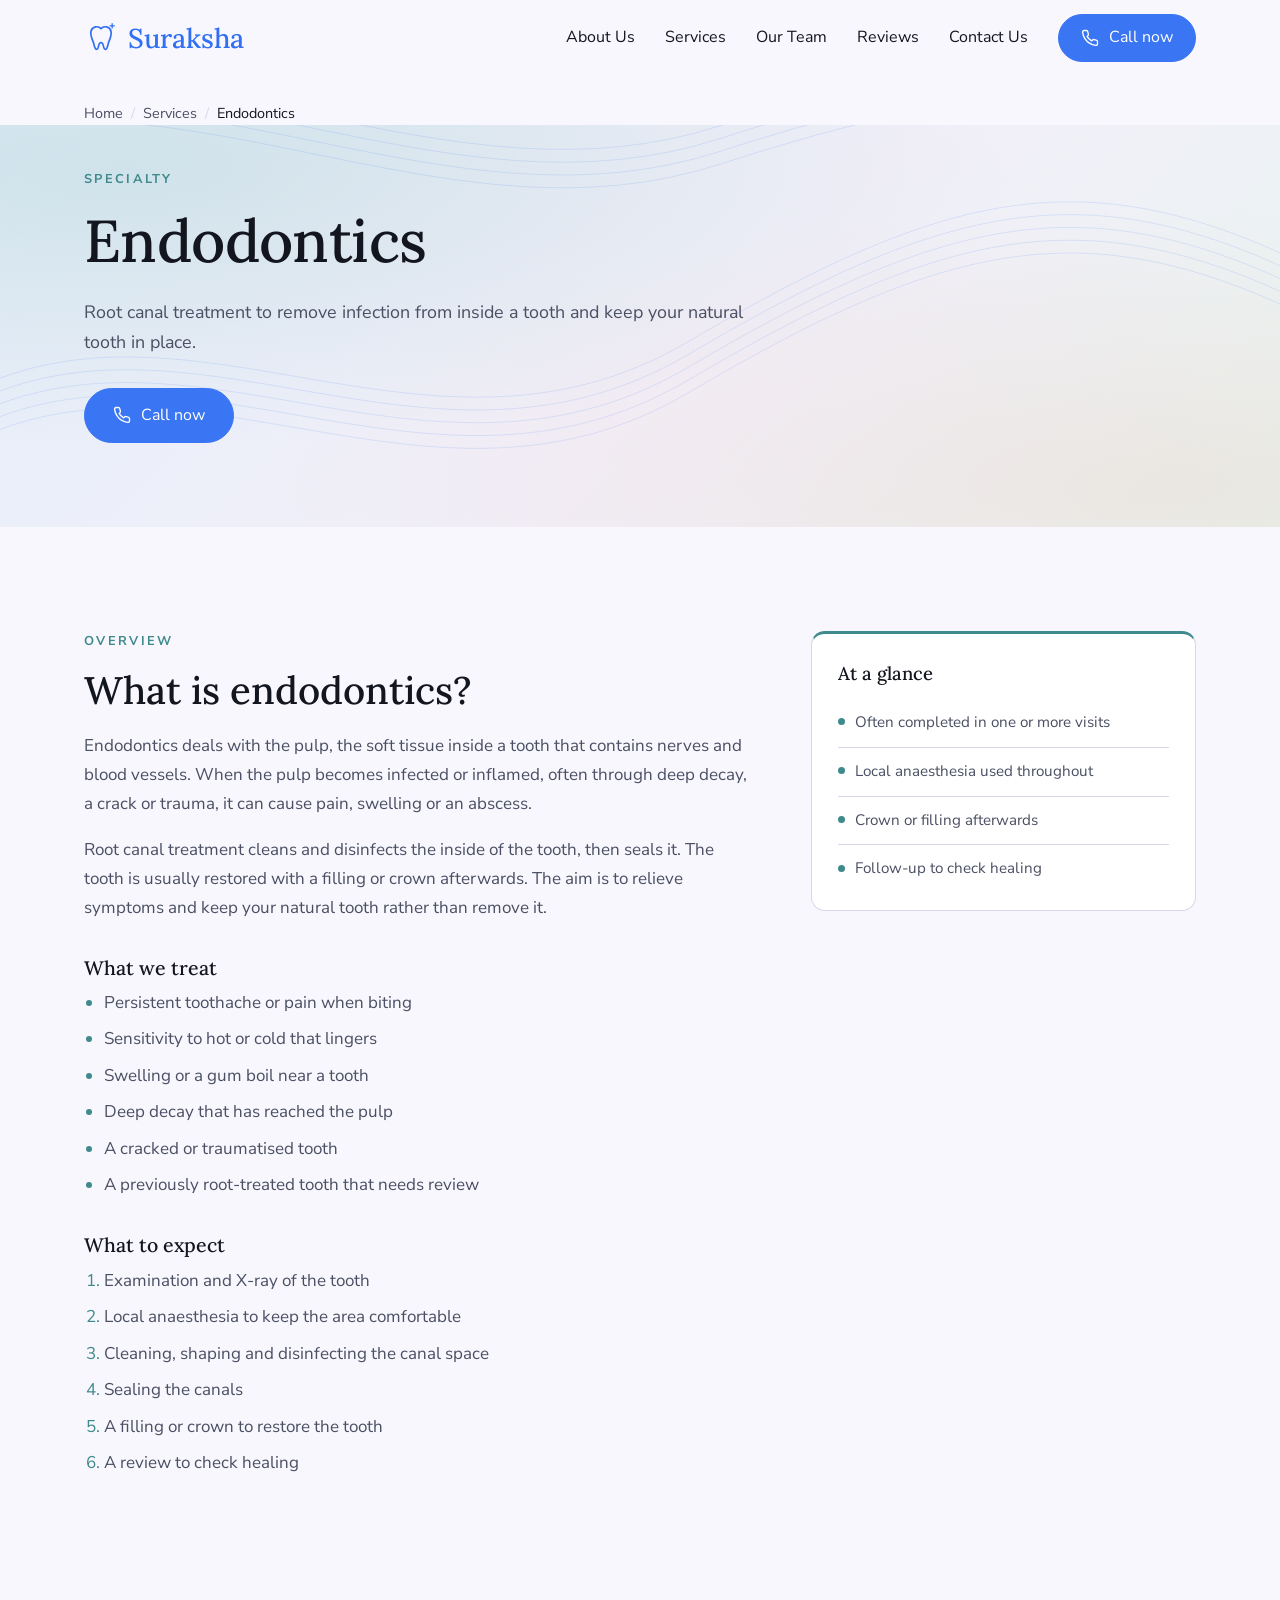
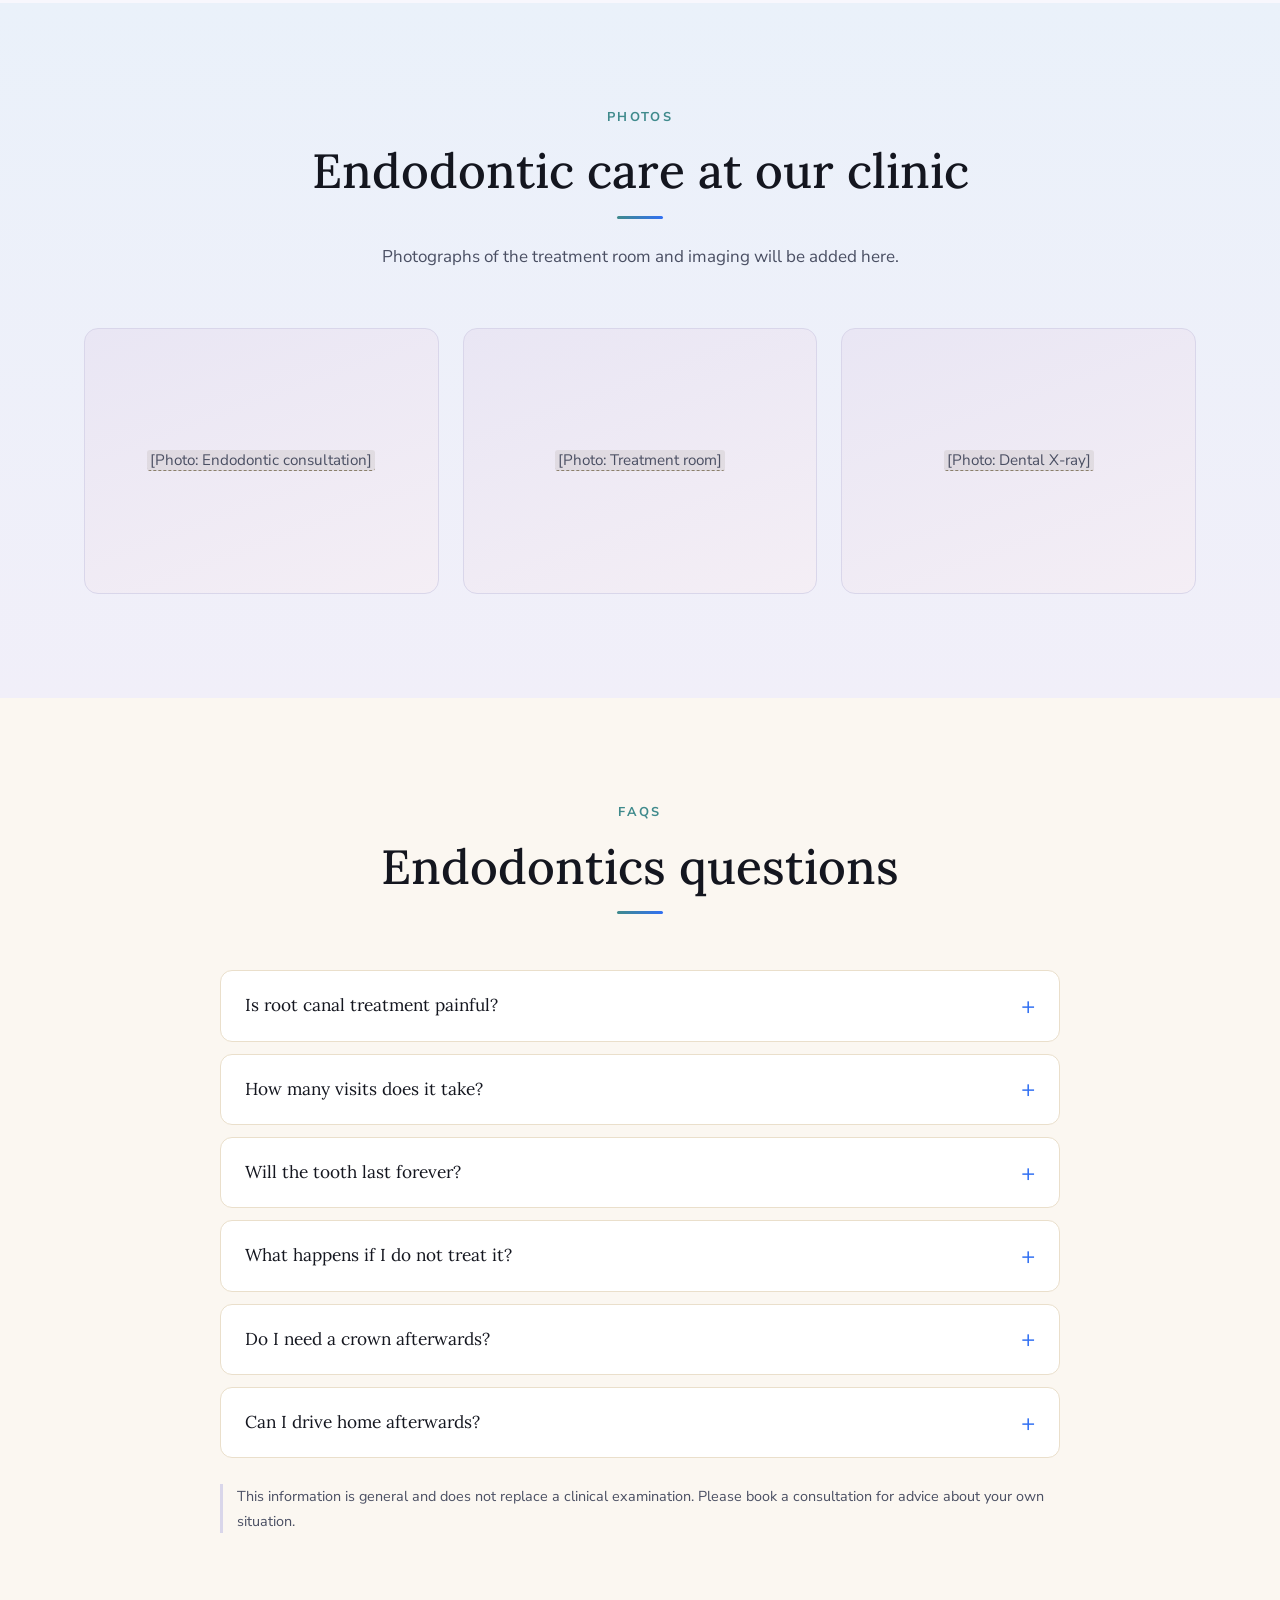
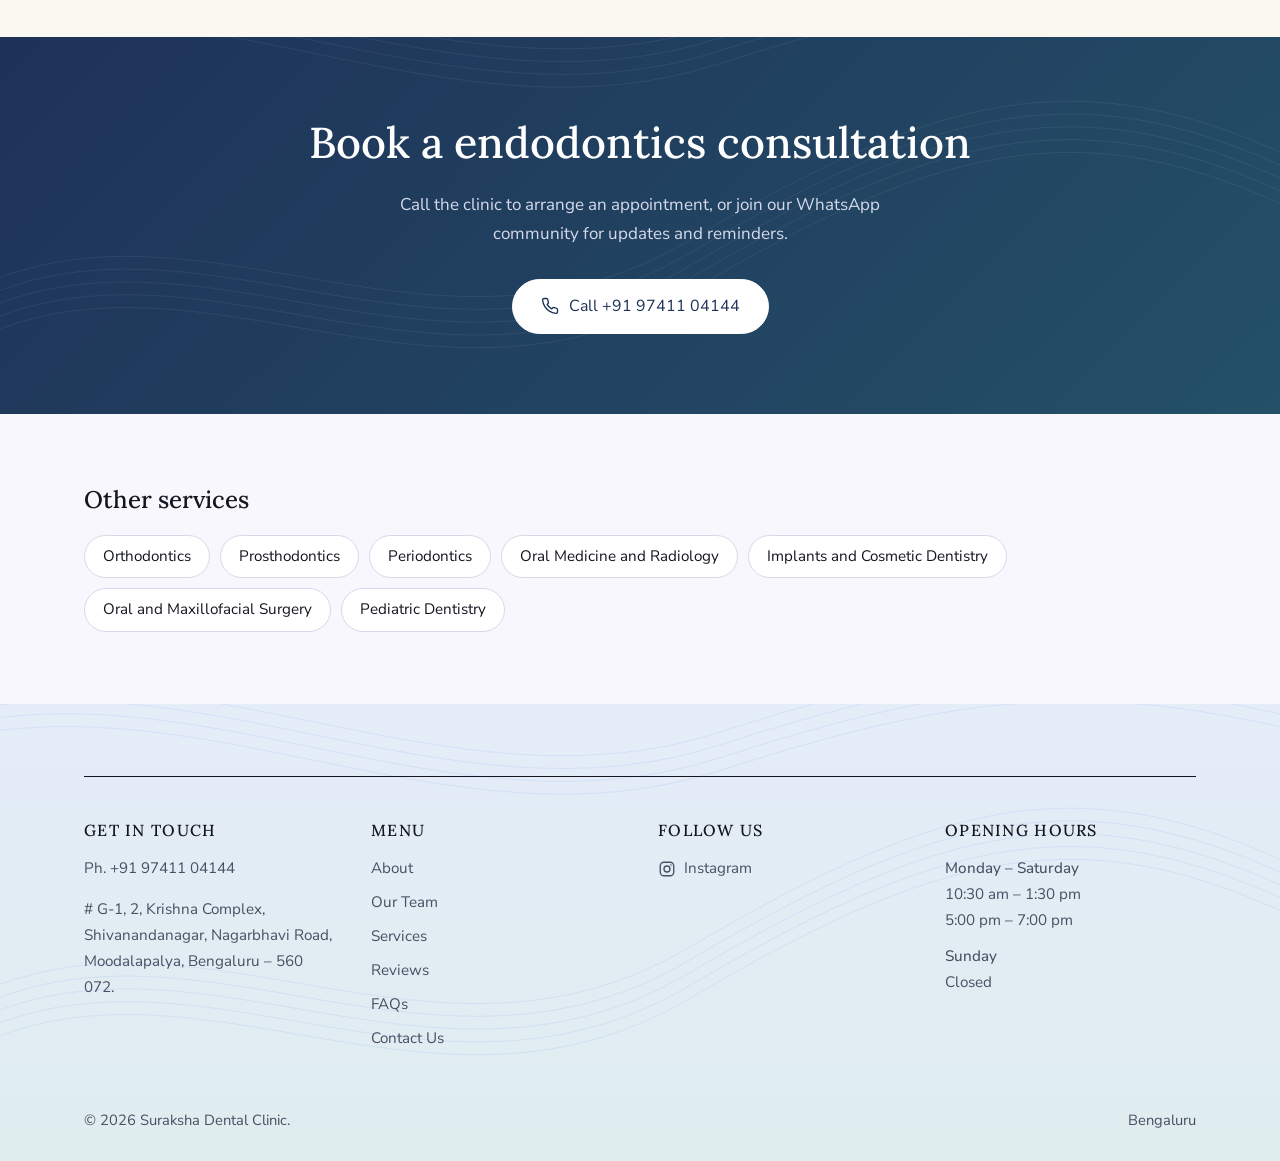
==== commit c7718054: "Removed whatsapp community links" ====
--- a/service-endodontics.html
+++ b/service-endodontics.html
@@ -44,7 +44,7 @@
       <p class="lede">Root canal treatment to remove infection from inside a tooth and keep your natural tooth in place.</p>
       <div class="actions">
         <a class="btn btn-primary" href="tel:+919741104144"><svg viewBox="0 0 24 24" fill="none" stroke="currentColor" stroke-width="1.8" stroke-linecap="round" stroke-linejoin="round" aria-hidden="true"><path d="M22 16.92v3a2 2 0 0 1-2.18 2 19.79 19.79 0 0 1-8.63-3.07 19.5 19.5 0 0 1-6-6 19.79 19.79 0 0 1-3.07-8.67A2 2 0 0 1 4.11 2h3a2 2 0 0 1 2 1.72 12.84 12.84 0 0 0 .7 2.81 2 2 0 0 1-.45 2.11L8.09 9.91a16 16 0 0 0 6 6l1.27-1.27a2 2 0 0 1 2.11-.45 12.84 12.84 0 0 0 2.81.7A2 2 0 0 1 22 16.92z"/></svg>Call now</a>
-        <a class="btn btn-outline" data-wa><svg viewBox="0 0 24 24" fill="currentColor" aria-hidden="true"><path d="M17.472 14.382c-.297-.149-1.758-.867-2.03-.967-.273-.099-.471-.148-.67.15-.197.297-.767.966-.94 1.164-.173.199-.347.223-.644.075-.297-.15-1.255-.463-2.39-1.475-.883-.788-1.48-1.761-1.653-2.059-.173-.297-.018-.458.13-.606.134-.133.298-.347.446-.52.149-.174.198-.298.298-.497.099-.198.05-.371-.025-.52-.075-.149-.669-1.612-.916-2.207-.242-.579-.487-.5-.669-.51-.173-.008-.371-.01-.57-.01-.198 0-.52.074-.792.372-.272.297-1.04 1.016-1.04 2.479 0 1.462 1.065 2.875 1.213 3.074.149.198 2.096 3.2 5.077 4.487.709.306 1.262.489 1.694.625.712.227 1.36.195 1.871.118.571-.085 1.758-.719 2.006-1.413.248-.694.248-1.289.173-1.413-.074-.124-.272-.198-.57-.347m-5.421 7.403h-.004a9.87 9.87 0 01-5.031-1.378l-.361-.214-3.741.982.998-3.648-.235-.374a9.86 9.86 0 01-1.51-5.26c.001-5.45 4.436-9.884 9.888-9.884 2.64 0 5.122 1.03 6.988 2.898a9.825 9.825 0 012.893 6.994c-.003 5.45-4.437 9.884-9.885 9.884m8.413-18.297A11.815 11.815 0 0012.05 0C5.495 0 .16 5.335.157 11.892c0 2.096.547 4.142 1.588 5.945L.057 24l6.305-1.654a11.882 11.882 0 005.683 1.448h.005c6.554 0 11.89-5.335 11.893-11.893a11.821 11.821 0 00-3.48-8.413z"/></svg>Join our WhatsApp community</a>
+        
       </div>
     </div>
   </section>
@@ -141,7 +141,7 @@
         <p>Call the clinic to arrange an appointment, or join our WhatsApp community for updates and reminders.</p>
         <div class="actions">
           <a class="btn btn-light" href="tel:+919741104144"><svg viewBox="0 0 24 24" fill="none" stroke="currentColor" stroke-width="1.8" stroke-linecap="round" stroke-linejoin="round" aria-hidden="true"><path d="M22 16.92v3a2 2 0 0 1-2.18 2 19.79 19.79 0 0 1-8.63-3.07 19.5 19.5 0 0 1-6-6 19.79 19.79 0 0 1-3.07-8.67A2 2 0 0 1 4.11 2h3a2 2 0 0 1 2 1.72 12.84 12.84 0 0 0 .7 2.81 2 2 0 0 1-.45 2.11L8.09 9.91a16 16 0 0 0 6 6l1.27-1.27a2 2 0 0 1 2.11-.45 12.84 12.84 0 0 0 2.81.7A2 2 0 0 1 22 16.92z"/></svg>Call +91 97411 04144</a>
-          <a class="btn btn-ghost" data-wa><svg viewBox="0 0 24 24" fill="currentColor" aria-hidden="true"><path d="M17.472 14.382c-.297-.149-1.758-.867-2.03-.967-.273-.099-.471-.148-.67.15-.197.297-.767.966-.94 1.164-.173.199-.347.223-.644.075-.297-.15-1.255-.463-2.39-1.475-.883-.788-1.48-1.761-1.653-2.059-.173-.297-.018-.458.13-.606.134-.133.298-.347.446-.52.149-.174.198-.298.298-.497.099-.198.05-.371-.025-.52-.075-.149-.669-1.612-.916-2.207-.242-.579-.487-.5-.669-.51-.173-.008-.371-.01-.57-.01-.198 0-.52.074-.792.372-.272.297-1.04 1.016-1.04 2.479 0 1.462 1.065 2.875 1.213 3.074.149.198 2.096 3.2 5.077 4.487.709.306 1.262.489 1.694.625.712.227 1.36.195 1.871.118.571-.085 1.758-.719 2.006-1.413.248-.694.248-1.289.173-1.413-.074-.124-.272-.198-.57-.347m-5.421 7.403h-.004a9.87 9.87 0 01-5.031-1.378l-.361-.214-3.741.982.998-3.648-.235-.374a9.86 9.86 0 01-1.51-5.26c.001-5.45 4.436-9.884 9.888-9.884 2.64 0 5.122 1.03 6.988 2.898a9.825 9.825 0 012.893 6.994c-.003 5.45-4.437 9.884-9.885 9.884m8.413-18.297A11.815 11.815 0 0012.05 0C5.495 0 .16 5.335.157 11.892c0 2.096.547 4.142 1.588 5.945L.057 24l6.305-1.654a11.882 11.882 0 005.683 1.448h.005c6.554 0 11.89-5.335 11.893-11.893a11.821 11.821 0 00-3.48-8.413z"/></svg>Join our WhatsApp community</a>
+          
         </div>
       </div>
     </div>
--- a/assets/site.css
+++ b/assets/site.css
@@ -194,6 +194,7 @@
 .cta-band h2{color:#fff;font-size:clamp(1.9rem,4vw,2.7rem)}
 .cta-band p{color:#D5DAEA;max-width:560px;margin:0 auto 30px}
 .cta-band .actions{display:flex;flex-wrap:wrap;gap:14px;justify-content:center}
+.cta-band .actions .btn{justify-content:center}
 .cta-band .contour{color:#fff;opacity:.08}
 
 /* related services */
@@ -224,6 +225,7 @@
   .container{padding:0 20px}
   .svc-hero{padding:32px 0 64px}
   .svc-hero .actions .btn{width:100%}
+  .cta-band .actions .btn{width:100%}
   .spec-card{grid-template-columns:1fr;text-align:center}
   .spec-card .photo{max-width:240px;margin:0 auto}
   .chips{justify-content:center}
